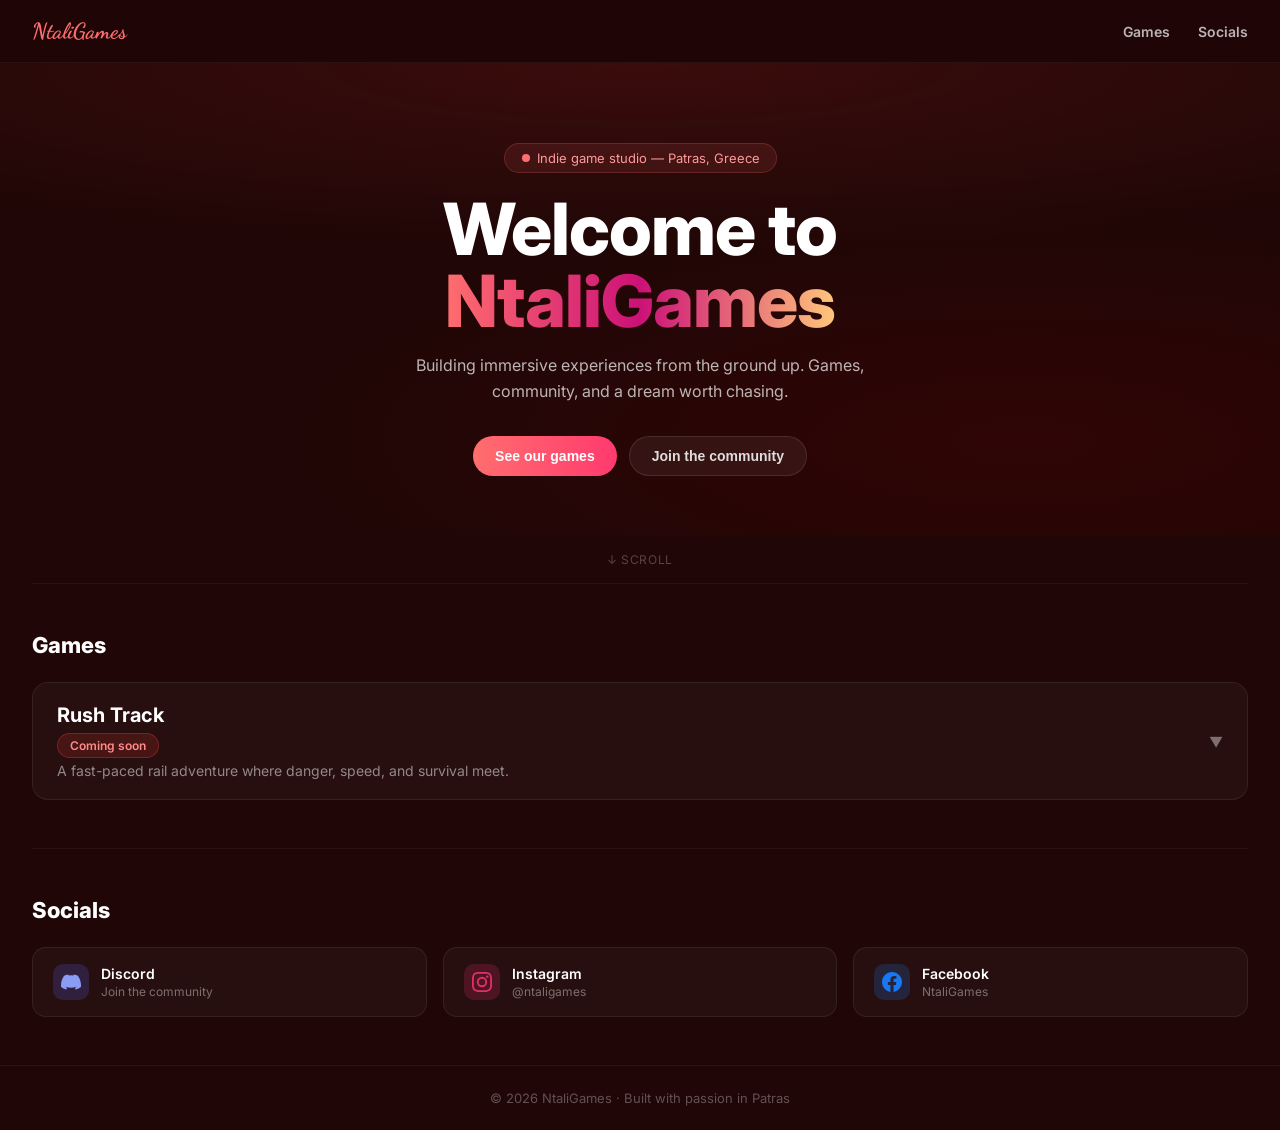
==== index.html @ 885bc792 "Refactor index.html structure and styles" ====
<!DOCTYPE html>
<html lang="en">
<head>
<meta charset="utf-8"/>
<meta name="viewport" content="width=device-width, initial-scale=1"/>
<meta name="description" content="NtaliGames is an indie game studio developing immersive games like Rush Track. Follow development, updates, and join the community.">
<meta name="keywords" content="NtaliGames, Rush Track, indie games, game development, Unreal Engine">
<meta name="viewport" content="width=device-width, initial-scale=1" />
<meta name="author" content="NtaliGames">
<title>NtaliGames - Indie Game Studio</title>
<link rel="icon" type="image/png" href="logo.svg">
<link rel="preconnect" href="https://fonts.googleapis.com">
<link rel="preconnect" href="https://fonts.gstatic.com" crossorigin>
<link href="https://fonts.googleapis.com/css2?family=Inter:wght@400;600;800&family=Dancing+Script:wght@700&display=swap" rel="stylesheet">
<style>
  *, *::before, *::after { box-sizing: border-box; }

  :root {
    --accent1: #ff6e6e;
    --accent2: #ffc67b;
    --bg-dark: #200606;
  }

  html, body {
    margin: 0;
    padding: 0;
    height: 100%;
  }

  body {
    font-family: Inter, system-ui, -apple-system, sans-serif;
    background: var(--bg-dark);
    color: #baa1a4;
    color-scheme: dark;
  }

  .ng-nav {
    display: flex;
    justify-content: space-between;
    align-items: center;
    padding: 18px 32px;
    background: rgba(32,6,6,0.85);
    backdrop-filter: blur(8px);
    border-bottom: 1px solid rgba(255,255,255,0.05);
    position: sticky;
    top: 0;
    z-index: 10;
  }

  .ng-logo {
    font-family: 'Dancing Script', cursive;
    font-size: 22px;
    color: #ff6e6e;
    font-weight: 700;
    text-decoration: none;
  }

  .ng-nav-links { display: flex; gap: 28px; }
  .ng-nav-links a {
    text-decoration: none;
    color: rgba(255,255,255,0.7);
    font-size: 14px;
    font-weight: 600;
    transition: color 0.2s;
    cursor: pointer;
  }
  .ng-nav-links a:hover { color: #ff6e6e; }

  .ng-hero {
    padding: 80px 32px 60px;
    text-align: center;
    background:
      radial-gradient(ellipse 80% 40% at 50% 0%, rgba(255,60,60,0.12), transparent),
      radial-gradient(ellipse 60% 50% at 80% 80%, rgba(120,0,0,0.18), transparent);
  }

  .ng-hero-tag {
    display: inline-flex;
    align-items: center;
    gap: 6px;
    padding: 6px 16px;
    border-radius: 999px;
    background: rgba(255,110,110,0.1);
    border: 1px solid rgba(255,110,110,0.2);
    font-size: 13px;
    color: #ff9a9a;
    margin-bottom: 20px;
  }

  .ng-hero h1 {
    font-size: clamp(32px, 6vw, 72px);
    font-weight: 800;
    line-height: 1;
    margin: 0 0 10px;
    color: white;
    letter-spacing: -1px;
  }

  .ng-hero h1 span {
    background: linear-gradient(90deg, #ff6e6e, #c17, #ffc67b);
    -webkit-background-clip: text;
    background-clip: text;
    color: transparent;
  }

  .ng-hero p {
    color: rgba(255,255,255,0.7);
    font-size: 16px;
    margin: 16px auto 32px;
    max-width: 480px;
    line-height: 1.6;
  }

  .ng-btns { display: flex; gap: 12px; justify-content: center; flex-wrap: wrap; }

  .ng-btn {
    padding: 11px 22px;
    border-radius: 999px;
    font-size: 14px;
    font-weight: 600;
    text-decoration: none;
    cursor: pointer;
    transition: opacity 0.2s, transform 0.15s;
    border: none;
  }
  .ng-btn:hover { opacity: 0.85; transform: translateY(-1px); }
  .ng-btn.primary { background: linear-gradient(90deg, #ff6e6e, #ff3a6e); color: white; }
  .ng-btn.ghost { background: rgba(255,255,255,0.06); color: rgba(255,255,255,0.85); border: 1px solid rgba(255,255,255,0.1); }

  .ng-section { padding: 48px 32px; }

  .ng-section h2 {
    font-size: 22px;
    font-weight: 800;
    color: white;
    margin: 0 0 24px;
  }

  .ng-game-card {
    background: rgba(255,255,255,0.04);
    border: 1px solid rgba(255,255,255,0.07);
    border-radius: 16px;
    overflow: hidden;
    cursor: pointer;
    transition: border-color 0.2s;
  }
  .ng-game-card:hover { border-color: rgba(255,110,110,0.3); }

  .ng-game-header {
    display: flex;
    justify-content: space-between;
    align-items: center;
    padding: 20px 24px;
  }

  .ng-game-header h3 {
    margin: 0 0 6px;
    font-size: 20px;
    font-weight: 700;
    color: white;
  }

  .ng-badge {
    display: inline-block;
    padding: 4px 12px;
    background: rgba(255,60,60,0.15);
    color: #ff8a8a;
    border: 1px solid rgba(255,60,60,0.3);
    border-radius: 999px;
    font-size: 12px;
    font-weight: 600;
  }

  .ng-game-preview {
    color: rgba(255,255,255,0.5);
    font-size: 14px;
    margin-top: 4px;
  }

  .ng-arrow {
    color: rgba(255,255,255,0.4);
    font-size: 14px;
    transition: transform 0.3s;
  }

  .ng-game-body {
    max-height: 0;
    overflow: hidden;
    transition: max-height 0.45s ease;
  }

  .ng-game-card.open .ng-game-body { max-height: 600px; }
  .ng-game-card.open .ng-arrow { transform: rotate(180deg); }

  .ng-game-inner {
    padding: 0 24px 24px;
    border-top: 1px solid rgba(255,255,255,0.06);
  }

  .ng-placeholder-imgs {
    display: grid;
    grid-template-columns: 1fr 1fr;
    gap: 12px;
    margin: 16px 0;
  }

  .ng-game-inner img {
    width: 100%;
    border-radius: 10px;
    object-fit: cover;
    display: block;
  }

  .ng-img-placeholder {
    background: rgba(255,255,255,0.05);
    border-radius: 10px;
    height: 120px;
    display: flex;
    align-items: center;
    justify-content: center;
    color: rgba(255,255,255,0.25);
    font-size: 13px;
  }

  .ng-video-placeholder {
    background: rgba(255,255,255,0.04);
    border-radius: 10px;
    height: 120px;
    display: flex;
    align-items: center;
    justify-content: center;
    border: 1px dashed rgba(255,255,255,0.1);
    color: rgba(255,255,255,0.3);
    font-size: 13px;
    gap: 8px;
  }

  .ng-socials {
    display: flex;
    gap: 16px;
    flex-wrap: wrap;
  }

  .ng-social-card {
    flex: 1;
    min-width: 140px;
    background: rgba(255,255,255,0.04);
    border: 1px solid rgba(255,255,255,0.07);
    border-radius: 14px;
    padding: 16px 20px;
    display: flex;
    align-items: center;
    gap: 12px;
    text-decoration: none;
    transition: border-color 0.2s, background 0.2s;
  }
  .ng-social-card:hover {
    background: rgba(255,255,255,0.07);
    border-color: rgba(255,110,110,0.3);
  }

  .ng-social-icon {
    width: 36px;
    height: 36px;
    border-radius: 10px;
    display: flex;
    align-items: center;
    justify-content: center;
    flex-shrink: 0;
  }

  .ng-social-icon.discord { background: rgba(88,101,242,0.2); }
  .ng-social-icon.instagram { background: rgba(225,48,108,0.2); }
  .ng-social-icon.facebook { background: rgba(24,119,242,0.2); }

  .ng-social-name {
    font-size: 14px;
    font-weight: 600;
    color: white;
  }
  .ng-social-sub {
    font-size: 12px;
    color: rgba(255,255,255,0.4);
    margin-top: 2px;
  }

  .ng-footer {
    padding: 24px 32px;
    border-top: 1px solid rgba(255,255,255,0.05);
    text-align: center;
    color: rgba(255,255,255,0.3);
    font-size: 13px;
  }

  .ng-divider {
    height: 1px;
    background: rgba(255,255,255,0.05);
    margin: 0 32px;
  }

  .ng-scroll-hint {
    text-align: center;
    padding: 16px;
    color: rgba(255,255,255,0.25);
    font-size: 12px;
    letter-spacing: 0.05em;
    text-transform: uppercase;
  }
</style>
</head>
<body>

<nav class="ng-nav">
  <span class="ng-logo">NtaliGames</span>
  <div class="ng-nav-links">
    <a onclick="document.getElementById('ng-games').scrollIntoView({behavior:'smooth'})">Games</a>
    <a onclick="document.getElementById('ng-socials').scrollIntoView({behavior:'smooth'})">Socials</a>
  </div>
</nav>

<section class="ng-hero">
  <div class="ng-hero-tag">
    <svg width="10" height="10" viewBox="0 0 10 10" fill="none"><circle cx="5" cy="5" r="4" fill="#ff6e6e"/></svg>
    Indie game studio — Patras, Greece
  </div>
  <h1>Welcome to<br><span>NtaliGames</span></h1>
  <p>Building immersive experiences from the ground up. Games, community, and a dream worth chasing.</p>
  <div class="ng-btns">
    <button class="ng-btn primary" onclick="document.getElementById('ng-games').scrollIntoView({behavior:'smooth'})">See our games</button>
    <button class="ng-btn ghost" onclick="document.getElementById('ng-socials').scrollIntoView({behavior:'smooth'})">Join the community</button>
  </div>
</section>

<div class="ng-scroll-hint">↓ scroll</div>
<div class="ng-divider"></div>

<section class="ng-section" id="ng-games">
  <h2>Games</h2>
  <div class="ng-game-card" id="rushcard" onclick="toggleCard('rushcard')">
    <div class="ng-game-header">
      <div>
        <h3>Rush Track</h3>
        <span class="ng-badge">Coming soon</span>
        <div class="ng-game-preview">A fast-paced rail adventure where danger, speed, and survival meet.</div>
      </div>
      <span class="ng-arrow">▼</span>
    </div>
    <div class="ng-game-body">
      <div class="ng-game-inner">
        <div class="ng-placeholder-imgs">
          <!-- Replace these divs with <img src="rushtrack1.jpg" alt="Rush Track screenshot 1"> when ready -->
          <div class="ng-img-placeholder">screenshot 1</div>
          <div class="ng-img-placeholder">screenshot 2</div>
        </div>
        <!-- Replace with real YouTube embed when ready:
        <iframe width="100%" height="315" src="https://www.youtube.com/embed/YOUR_VIDEO_ID"
          title="Rush Track Trailer" frameborder="0" allowfullscreen loading="lazy"></iframe>
        -->
        <div class="ng-video-placeholder">
          <svg width="20" height="20" viewBox="0 0 20 20" fill="none"><circle cx="10" cy="10" r="9" stroke="rgba(255,255,255,0.3)" stroke-width="1.5"/><polygon points="8,7 14,10 8,13" fill="rgba(255,255,255,0.4)"/></svg>
          Trailer coming soon
        </div>
      </div>
    </div>
  </div>
</section>

<div class="ng-divider"></div>

<section class="ng-section" id="ng-socials">
  <h2>Socials</h2>
  <div class="ng-socials">

    <a class="ng-social-card" href="https://discord.gg/m2h4GrPcTV" target="_blank" rel="noopener">
      <div class="ng-social-icon discord">
        <svg width="20" height="20" viewBox="0 0 24 24" fill="#8b9cf4"><path d="M20.317 4.37a19.791 19.791 0 0 0-4.885-1.515.074.074 0 0 0-.079.037c-.21.375-.444.864-.608 1.25a18.27 18.27 0 0 0-5.487 0 12.64 12.64 0 0 0-.617-1.25.077.077 0 0 0-.079-.037A19.736 19.736 0 0 0 3.677 4.37a.07.07 0 0 0-.032.027C.533 9.046-.32 13.58.099 18.057a.082.082 0 0 0 .031.057 19.9 19.9 0 0 0 5.993 3.03.078.078 0 0 0 .084-.028 14.09 14.09 0 0 0 1.226-1.994.076.076 0 0 0-.041-.106 13.107 13.107 0 0 1-1.872-.892.077.077 0 0 1-.008-.128 10.2 10.2 0 0 0 .372-.292.074.074 0 0 1 .077-.01c3.928 1.793 8.18 1.793 12.062 0a.074.074 0 0 1 .078.01c.12.098.246.198.373.292a.077.077 0 0 1-.006.127 12.299 12.299 0 0 1-1.873.892.077.077 0 0 0-.041.107c.36.698.772 1.362 1.225 1.993a.076.076 0 0 0 .084.028 19.839 19.839 0 0 0 6.002-3.03.077.077 0 0 0 .032-.054c.5-5.177-.838-9.674-3.549-13.66a.061.061 0 0 0-.031-.03z"/></svg>
      </div>
      <div>
        <div class="ng-social-name">Discord</div>
        <div class="ng-social-sub">Join the community</div>
      </div>
    </a>

    <a class="ng-social-card" href="https://instagram.com/ntaligames" target="_blank" rel="noopener">
      <div class="ng-social-icon instagram">
        <svg width="20" height="20" viewBox="0 0 24 24" fill="#e1306c"><path d="M12 2.163c3.204 0 3.584.012 4.85.07 3.252.148 4.771 1.691 4.919 4.919.058 1.265.069 1.645.069 4.849 0 3.205-.012 3.584-.069 4.849-.149 3.225-1.664 4.771-4.919 4.919-1.266.058-1.644.07-4.85.07-3.204 0-3.584-.012-4.849-.07-3.26-.149-4.771-1.699-4.919-4.92-.058-1.265-.07-1.644-.07-4.849 0-3.204.013-3.583.07-4.849.149-3.227 1.664-4.771 4.919-4.919 1.266-.057 1.645-.069 4.849-.069zM12 0C8.741 0 8.333.014 7.053.072 2.695.272.273 2.69.073 7.052.014 8.333 0 8.741 0 12c0 3.259.014 3.668.072 4.948.2 4.358 2.618 6.78 6.98 6.98C8.333 23.986 8.741 24 12 24c3.259 0 3.668-.014 4.948-.072 4.354-.2 6.782-2.618 6.979-6.98.059-1.28.073-1.689.073-4.948 0-3.259-.014-3.667-.072-4.947-.196-4.354-2.617-6.78-6.979-6.98C15.668.014 15.259 0 12 0zm0 5.838a6.162 6.162 0 1 0 0 12.324 6.162 6.162 0 0 0 0-12.324zM12 16a4 4 0 1 1 0-8 4 4 0 0 1 0 8zm6.406-11.845a1.44 1.44 0 1 0 0 2.881 1.44 1.44 0 0 0 0-2.881z"/></svg>
      </div>
      <div>
        <div class="ng-social-name">Instagram</div>
        <div class="ng-social-sub">@ntaligames</div>
      </div>
    </a>

    <a class="ng-social-card" href="https://www.facebook.com/profile.php?id=61571863632777" target="_blank" rel="noopener">
      <div class="ng-social-icon facebook">
        <svg width="20" height="20" viewBox="0 0 24 24" fill="#1877f2"><path d="M24 12.073c0-6.627-5.373-12-12-12s-12 5.373-12 12c0 5.99 4.388 10.954 10.125 11.854v-8.385H7.078v-3.47h3.047V9.43c0-3.007 1.792-4.669 4.533-4.669 1.312 0 2.686.235 2.686.235v2.953H15.83c-1.491 0-1.956.925-1.956 1.874v2.25h3.328l-.532 3.47h-2.796v8.385C19.612 23.027 24 18.062 24 12.073z"/></svg>
      </div>
      <div>
        <div class="ng-social-name">Facebook</div>
        <div class="ng-social-sub">NtaliGames</div>
      </div>
    </a>

  </div>
</section>

<footer class="ng-footer">
  © 2026 NtaliGames · Built with passion in Patras
</footer>

<script>
  function toggleCard(id) {
    const card = document.getElementById(id);
    card.classList.toggle('open');
  }
</script>

</body>
</html>
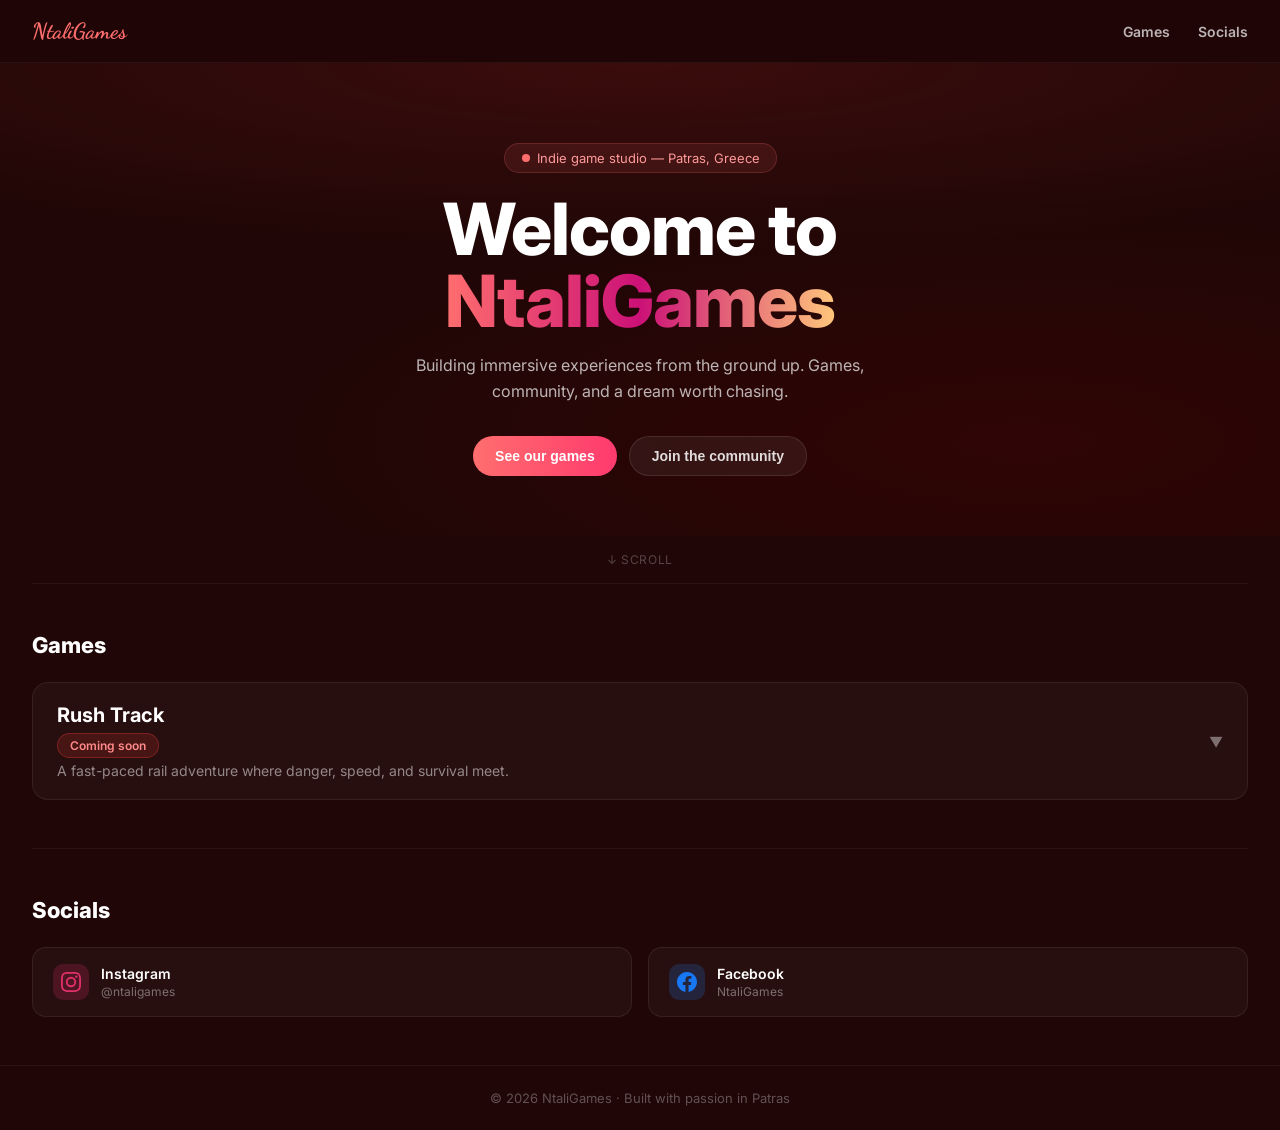
==== commit 0ccd9ea6: "Remove Discord social card from index.html Removed Discord social card from the socials section." ====
--- a/index.html
+++ b/index.html
@@ -269,7 +269,6 @@
     flex-shrink: 0;
   }
 
-  .ng-social-icon.discord { background: rgba(88,101,242,0.2); }
   .ng-social-icon.instagram { background: rgba(225,48,108,0.2); }
   .ng-social-icon.facebook { background: rgba(24,119,242,0.2); }
 
@@ -370,17 +369,6 @@
 <section class="ng-section" id="ng-socials">
   <h2>Socials</h2>
   <div class="ng-socials">
-
-    <a class="ng-social-card" href="https://discord.gg/m2h4GrPcTV" target="_blank" rel="noopener">
-      <div class="ng-social-icon discord">
-        <svg width="20" height="20" viewBox="0 0 24 24" fill="#8b9cf4"><path d="M20.317 4.37a19.791 19.791 0 0 0-4.885-1.515.074.074 0 0 0-.079.037c-.21.375-.444.864-.608 1.25a18.27 18.27 0 0 0-5.487 0 12.64 12.64 0 0 0-.617-1.25.077.077 0 0 0-.079-.037A19.736 19.736 0 0 0 3.677 4.37a.07.07 0 0 0-.032.027C.533 9.046-.32 13.58.099 18.057a.082.082 0 0 0 .031.057 19.9 19.9 0 0 0 5.993 3.03.078.078 0 0 0 .084-.028 14.09 14.09 0 0 0 1.226-1.994.076.076 0 0 0-.041-.106 13.107 13.107 0 0 1-1.872-.892.077.077 0 0 1-.008-.128 10.2 10.2 0 0 0 .372-.292.074.074 0 0 1 .077-.01c3.928 1.793 8.18 1.793 12.062 0a.074.074 0 0 1 .078.01c.12.098.246.198.373.292a.077.077 0 0 1-.006.127 12.299 12.299 0 0 1-1.873.892.077.077 0 0 0-.041.107c.36.698.772 1.362 1.225 1.993a.076.076 0 0 0 .084.028 19.839 19.839 0 0 0 6.002-3.03.077.077 0 0 0 .032-.054c.5-5.177-.838-9.674-3.549-13.66a.061.061 0 0 0-.031-.03z"/></svg>
-      </div>
-      <div>
-        <div class="ng-social-name">Discord</div>
-        <div class="ng-social-sub">Join the community</div>
-      </div>
-    </a>
-
     <a class="ng-social-card" href="https://instagram.com/ntaligames" target="_blank" rel="noopener">
       <div class="ng-social-icon instagram">
         <svg width="20" height="20" viewBox="0 0 24 24" fill="#e1306c"><path d="M12 2.163c3.204 0 3.584.012 4.85.07 3.252.148 4.771 1.691 4.919 4.919.058 1.265.069 1.645.069 4.849 0 3.205-.012 3.584-.069 4.849-.149 3.225-1.664 4.771-4.919 4.919-1.266.058-1.644.07-4.85.07-3.204 0-3.584-.012-4.849-.07-3.26-.149-4.771-1.699-4.919-4.92-.058-1.265-.07-1.644-.07-4.849 0-3.204.013-3.583.07-4.849.149-3.227 1.664-4.771 4.919-4.919 1.266-.057 1.645-.069 4.849-.069zM12 0C8.741 0 8.333.014 7.053.072 2.695.272.273 2.69.073 7.052.014 8.333 0 8.741 0 12c0 3.259.014 3.668.072 4.948.2 4.358 2.618 6.78 6.98 6.98C8.333 23.986 8.741 24 12 24c3.259 0 3.668-.014 4.948-.072 4.354-.2 6.782-2.618 6.979-6.98.059-1.28.073-1.689.073-4.948 0-3.259-.014-3.667-.072-4.947-.196-4.354-2.617-6.78-6.979-6.98C15.668.014 15.259 0 12 0zm0 5.838a6.162 6.162 0 1 0 0 12.324 6.162 6.162 0 0 0 0-12.324zM12 16a4 4 0 1 1 0-8 4 4 0 0 1 0 8zm6.406-11.845a1.44 1.44 0 1 0 0 2.881 1.44 1.44 0 0 0 0-2.881z"/></svg>
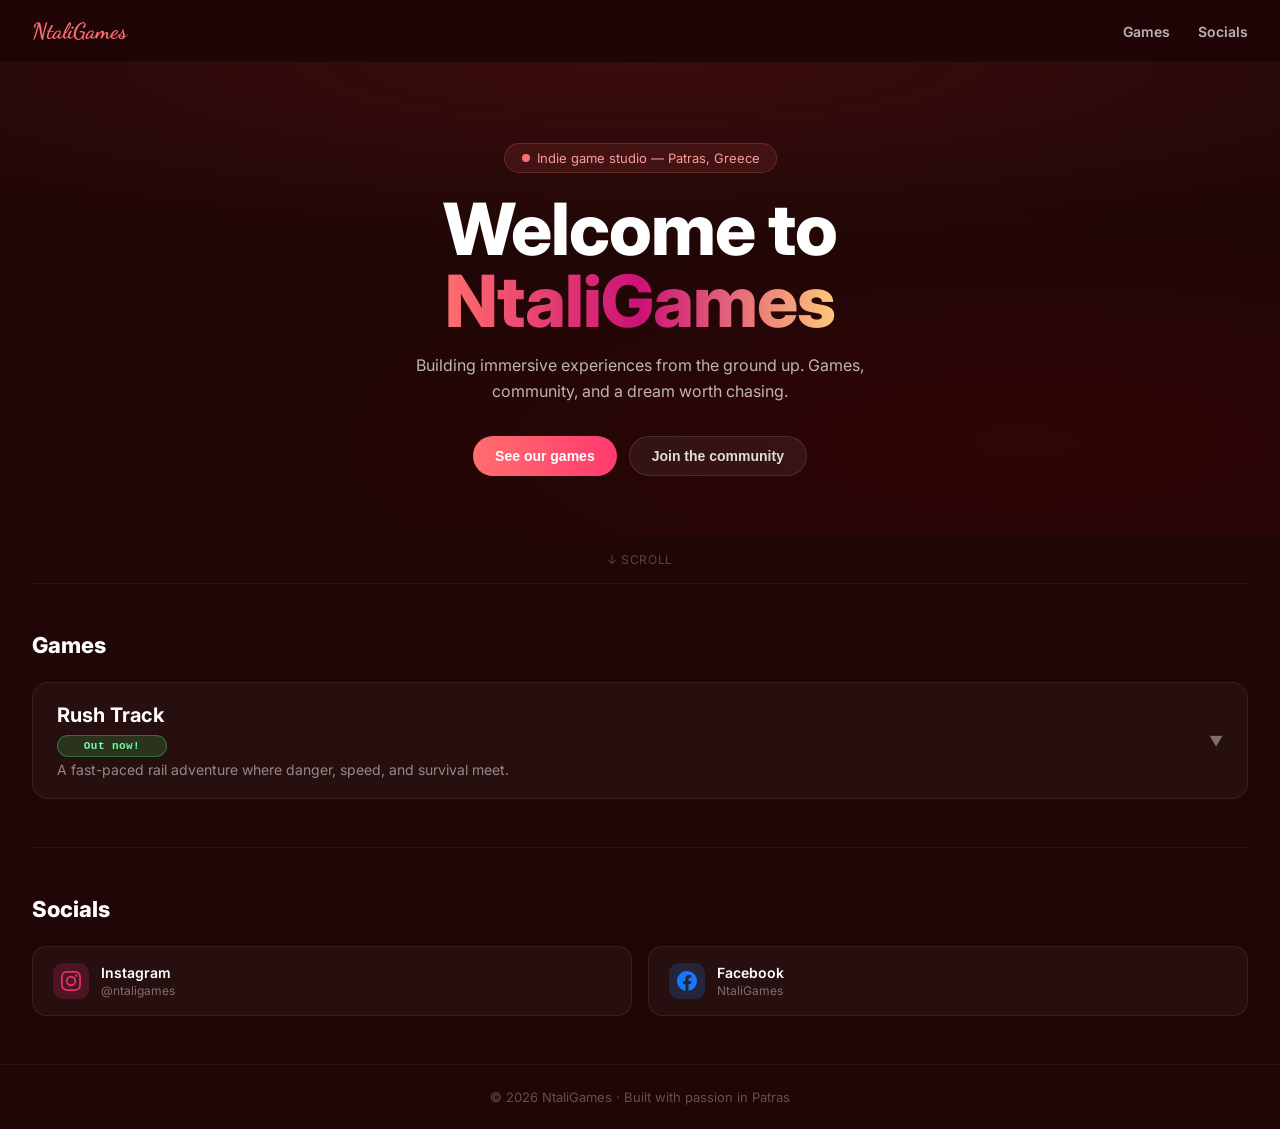
==== commit b80b76e8: "Update index.html" ====
--- a/index.html
+++ b/index.html
@@ -6,306 +6,14 @@
 <meta name="description" content="NtaliGames is an indie game studio developing immersive games like Rush Track. Follow development, updates, and join the community.">
 <meta name="keywords" content="NtaliGames, Rush Track, indie games, game development, Unreal Engine">
 <meta name="viewport" content="width=device-width, initial-scale=1" />
-<meta name="author" content="NtaliGames">
+<meta name="author" content="NtaliGames, Ntali, NickolasNtal">
 <title>NtaliGames - Indie Game Studio</title>
-<link rel="icon" type="image/png" href="logo.svg">
+<link rel="icon" type="image/svg+xml" href="logo.svg">
 <link rel="preconnect" href="https://fonts.googleapis.com">
 <link rel="preconnect" href="https://fonts.gstatic.com" crossorigin>
+<link rel="stylesheet" href="style.css">
 <link href="https://fonts.googleapis.com/css2?family=Inter:wght@400;600;800&family=Dancing+Script:wght@700&display=swap" rel="stylesheet">
-<style>
-  *, *::before, *::after { box-sizing: border-box; }
 
-  :root {
-    --accent1: #ff6e6e;
-    --accent2: #ffc67b;
-    --bg-dark: #200606;
-  }
-
-  html, body {
-    margin: 0;
-    padding: 0;
-    height: 100%;
-  }
-
-  body {
-    font-family: Inter, system-ui, -apple-system, sans-serif;
-    background: var(--bg-dark);
-    color: #baa1a4;
-    color-scheme: dark;
-  }
-
-  .ng-nav {
-    display: flex;
-    justify-content: space-between;
-    align-items: center;
-    padding: 18px 32px;
-    background: rgba(32,6,6,0.85);
-    backdrop-filter: blur(8px);
-    border-bottom: 1px solid rgba(255,255,255,0.05);
-    position: sticky;
-    top: 0;
-    z-index: 10;
-  }
-
-  .ng-logo {
-    font-family: 'Dancing Script', cursive;
-    font-size: 22px;
-    color: #ff6e6e;
-    font-weight: 700;
-    text-decoration: none;
-  }
-
-  .ng-nav-links { display: flex; gap: 28px; }
-  .ng-nav-links a {
-    text-decoration: none;
-    color: rgba(255,255,255,0.7);
-    font-size: 14px;
-    font-weight: 600;
-    transition: color 0.2s;
-    cursor: pointer;
-  }
-  .ng-nav-links a:hover { color: #ff6e6e; }
-
-  .ng-hero {
-    padding: 80px 32px 60px;
-    text-align: center;
-    background:
-      radial-gradient(ellipse 80% 40% at 50% 0%, rgba(255,60,60,0.12), transparent),
-      radial-gradient(ellipse 60% 50% at 80% 80%, rgba(120,0,0,0.18), transparent);
-  }
-
-  .ng-hero-tag {
-    display: inline-flex;
-    align-items: center;
-    gap: 6px;
-    padding: 6px 16px;
-    border-radius: 999px;
-    background: rgba(255,110,110,0.1);
-    border: 1px solid rgba(255,110,110,0.2);
-    font-size: 13px;
-    color: #ff9a9a;
-    margin-bottom: 20px;
-  }
-
-  .ng-hero h1 {
-    font-size: clamp(32px, 6vw, 72px);
-    font-weight: 800;
-    line-height: 1;
-    margin: 0 0 10px;
-    color: white;
-    letter-spacing: -1px;
-  }
-
-  .ng-hero h1 span {
-    background: linear-gradient(90deg, #ff6e6e, #c17, #ffc67b);
-    -webkit-background-clip: text;
-    background-clip: text;
-    color: transparent;
-  }
-
-  .ng-hero p {
-    color: rgba(255,255,255,0.7);
-    font-size: 16px;
-    margin: 16px auto 32px;
-    max-width: 480px;
-    line-height: 1.6;
-  }
-
-  .ng-btns { display: flex; gap: 12px; justify-content: center; flex-wrap: wrap; }
-
-  .ng-btn {
-    padding: 11px 22px;
-    border-radius: 999px;
-    font-size: 14px;
-    font-weight: 600;
-    text-decoration: none;
-    cursor: pointer;
-    transition: opacity 0.2s, transform 0.15s;
-    border: none;
-  }
-  .ng-btn:hover { opacity: 0.85; transform: translateY(-1px); }
-  .ng-btn.primary { background: linear-gradient(90deg, #ff6e6e, #ff3a6e); color: white; }
-  .ng-btn.ghost { background: rgba(255,255,255,0.06); color: rgba(255,255,255,0.85); border: 1px solid rgba(255,255,255,0.1); }
-
-  .ng-section { padding: 48px 32px; }
-
-  .ng-section h2 {
-    font-size: 22px;
-    font-weight: 800;
-    color: white;
-    margin: 0 0 24px;
-  }
-
-  .ng-game-card {
-    background: rgba(255,255,255,0.04);
-    border: 1px solid rgba(255,255,255,0.07);
-    border-radius: 16px;
-    overflow: hidden;
-    cursor: pointer;
-    transition: border-color 0.2s;
-  }
-  .ng-game-card:hover { border-color: rgba(255,110,110,0.3); }
-
-  .ng-game-header {
-    display: flex;
-    justify-content: space-between;
-    align-items: center;
-    padding: 20px 24px;
-  }
-
-  .ng-game-header h3 {
-    margin: 0 0 6px;
-    font-size: 20px;
-    font-weight: 700;
-    color: white;
-  }
-
-  .ng-badge {
-    display: inline-block;
-    padding: 4px 12px;
-    background: rgba(255,60,60,0.15);
-    color: #ff8a8a;
-    border: 1px solid rgba(255,60,60,0.3);
-    border-radius: 999px;
-    font-size: 12px;
-    font-weight: 600;
-  }
-
-  .ng-game-preview {
-    color: rgba(255,255,255,0.5);
-    font-size: 14px;
-    margin-top: 4px;
-  }
-
-  .ng-arrow {
-    color: rgba(255,255,255,0.4);
-    font-size: 14px;
-    transition: transform 0.3s;
-  }
-
-  .ng-game-body {
-    max-height: 0;
-    overflow: hidden;
-    transition: max-height 0.45s ease;
-  }
-
-  .ng-game-card.open .ng-game-body { max-height: 600px; }
-  .ng-game-card.open .ng-arrow { transform: rotate(180deg); }
-
-  .ng-game-inner {
-    padding: 0 24px 24px;
-    border-top: 1px solid rgba(255,255,255,0.06);
-  }
-
-  .ng-placeholder-imgs {
-    display: grid;
-    grid-template-columns: 1fr 1fr;
-    gap: 12px;
-    margin: 16px 0;
-  }
-
-  .ng-game-inner img {
-    width: 100%;
-    border-radius: 10px;
-    object-fit: cover;
-    display: block;
-  }
-
-  .ng-img-placeholder {
-    background: rgba(255,255,255,0.05);
-    border-radius: 10px;
-    height: 120px;
-    display: flex;
-    align-items: center;
-    justify-content: center;
-    color: rgba(255,255,255,0.25);
-    font-size: 13px;
-  }
-
-  .ng-video-placeholder {
-    background: rgba(255,255,255,0.04);
-    border-radius: 10px;
-    height: 120px;
-    display: flex;
-    align-items: center;
-    justify-content: center;
-    border: 1px dashed rgba(255,255,255,0.1);
-    color: rgba(255,255,255,0.3);
-    font-size: 13px;
-    gap: 8px;
-  }
-
-  .ng-socials {
-    display: flex;
-    gap: 16px;
-    flex-wrap: wrap;
-  }
-
-  .ng-social-card {
-    flex: 1;
-    min-width: 140px;
-    background: rgba(255,255,255,0.04);
-    border: 1px solid rgba(255,255,255,0.07);
-    border-radius: 14px;
-    padding: 16px 20px;
-    display: flex;
-    align-items: center;
-    gap: 12px;
-    text-decoration: none;
-    transition: border-color 0.2s, background 0.2s;
-  }
-  .ng-social-card:hover {
-    background: rgba(255,255,255,0.07);
-    border-color: rgba(255,110,110,0.3);
-  }
-
-  .ng-social-icon {
-    width: 36px;
-    height: 36px;
-    border-radius: 10px;
-    display: flex;
-    align-items: center;
-    justify-content: center;
-    flex-shrink: 0;
-  }
-
-  .ng-social-icon.instagram { background: rgba(225,48,108,0.2); }
-  .ng-social-icon.facebook { background: rgba(24,119,242,0.2); }
-
-  .ng-social-name {
-    font-size: 14px;
-    font-weight: 600;
-    color: white;
-  }
-  .ng-social-sub {
-    font-size: 12px;
-    color: rgba(255,255,255,0.4);
-    margin-top: 2px;
-  }
-
-  .ng-footer {
-    padding: 24px 32px;
-    border-top: 1px solid rgba(255,255,255,0.05);
-    text-align: center;
-    color: rgba(255,255,255,0.3);
-    font-size: 13px;
-  }
-
-  .ng-divider {
-    height: 1px;
-    background: rgba(255,255,255,0.05);
-    margin: 0 32px;
-  }
-
-  .ng-scroll-hint {
-    text-align: center;
-    padding: 16px;
-    color: rgba(255,255,255,0.25);
-    font-size: 12px;
-    letter-spacing: 0.05em;
-    text-transform: uppercase;
-  }
-</style>
 </head>
 <body>
 
@@ -339,7 +47,7 @@
     <div class="ng-game-header">
       <div>
         <h3>Rush Track</h3>
-        <span class="ng-badge">Coming soon</span>
+        <span class="ng-badge ng-countdown" id="ng-countdown-badge">Loading...</span>
         <div class="ng-game-preview">A fast-paced rail adventure where danger, speed, and survival meet.</div>
       </div>
       <span class="ng-arrow">▼</span>
@@ -395,13 +103,7 @@
 <footer class="ng-footer">
   © 2026 NtaliGames · Built with passion in Patras
 </footer>
-
-<script>
-  function toggleCard(id) {
-    const card = document.getElementById(id);
-    card.classList.toggle('open');
-  }
-</script>
-
+ 
+<script src="script.js"></script>
 </body>
 </html>
--- a/style.css
+++ b/style.css
@@ -0,0 +1,306 @@
+*, *::before, *::after { box-sizing: border-box; }
+
+  :root {
+    --accent1: #ff6e6e;
+    --accent2: #ffc67b;
+    --bg-dark: #200606;
+  }
+
+  html, body {
+    margin: 0;
+    padding: 0;
+    height: 100%;
+  }
+
+  body {
+    font-family: Inter, system-ui, -apple-system, sans-serif;
+    background: var(--bg-dark);
+    color: #baa1a4;
+    color-scheme: dark;
+  }
+
+  .ng-nav {
+    display: flex;
+    justify-content: space-between;
+    align-items: center;
+    padding: 18px 32px;
+    background: rgba(32,6,6,0.85);
+    backdrop-filter: blur(8px);
+    border-bottom: 1px solid rgba(255,255,255,0.05);
+    position: sticky;
+    top: 0;
+    z-index: 10;
+  }
+
+  .ng-logo {
+    font-family: 'Dancing Script', cursive;
+    font-size: 22px;
+    color: #ff6e6e;
+    font-weight: 700;
+    text-decoration: none;
+  }
+
+  .ng-nav-links { display: flex; gap: 28px; }
+  .ng-nav-links a {
+    text-decoration: none;
+    color: rgba(255,255,255,0.7);
+    font-size: 14px;
+    font-weight: 600;
+    transition: color 0.2s;
+    cursor: pointer;
+  }
+  .ng-nav-links a:hover { color: #ff6e6e; }
+
+  .ng-hero {
+    padding: 80px 32px 60px;
+    text-align: center;
+    background:
+      radial-gradient(ellipse 80% 40% at 50% 0%, rgba(255,60,60,0.12), transparent),
+      radial-gradient(ellipse 60% 50% at 80% 80%, rgba(120,0,0,0.18), transparent);
+  }
+
+  .ng-hero-tag {
+    display: inline-flex;
+    align-items: center;
+    gap: 6px;
+    padding: 6px 16px;
+    border-radius: 999px;
+    background: rgba(255,110,110,0.1);
+    border: 1px solid rgba(255,110,110,0.2);
+    font-size: 13px;
+    color: #ff9a9a;
+    margin-bottom: 20px;
+  }
+
+  .ng-hero h1 {
+    font-size: clamp(32px, 6vw, 72px);
+    font-weight: 800;
+    line-height: 1;
+    margin: 0 0 10px;
+    color: white;
+    letter-spacing: -1px;
+  }
+
+  .ng-hero h1 span {
+    background: linear-gradient(90deg, #ff6e6e, #c17, #ffc67b);
+    -webkit-background-clip: text;
+    background-clip: text;
+    color: transparent;
+  }
+
+  .ng-hero p {
+    color: rgba(255,255,255,0.7);
+    font-size: 16px;
+    margin: 16px auto 32px;
+    max-width: 480px;
+    line-height: 1.6;
+  }
+
+  .ng-btns { display: flex; gap: 12px; justify-content: center; flex-wrap: wrap; }
+
+  .ng-btn {
+    padding: 11px 22px;
+    border-radius: 999px;
+    font-size: 14px;
+    font-weight: 600;
+    text-decoration: none;
+    cursor: pointer;
+    transition: opacity 0.2s, transform 0.15s;
+    border: none;
+  }
+  .ng-btn:hover { opacity: 0.85; transform: translateY(-1px); }
+  .ng-btn.primary { background: linear-gradient(90deg, #ff6e6e, #ff3a6e); color: white; }
+  .ng-btn.ghost { background: rgba(255,255,255,0.06); color: rgba(255,255,255,0.85); border: 1px solid rgba(255,255,255,0.1); }
+
+  .ng-section { padding: 48px 32px; }
+
+  .ng-section h2 {
+    font-size: 22px;
+    font-weight: 800;
+    color: white;
+    margin: 0 0 24px;
+  }
+
+  .ng-game-card {
+    background: rgba(255,255,255,0.04);
+    border: 1px solid rgba(255,255,255,0.07);
+    border-radius: 16px;
+    overflow: hidden;
+    cursor: pointer;
+    transition: border-color 0.2s;
+  }
+  .ng-game-card:hover { border-color: rgba(255,110,110,0.3); }
+
+  .ng-game-header {
+    display: flex;
+    justify-content: space-between;
+    align-items: center;
+    padding: 20px 24px;
+  }
+
+  .ng-game-header h3 {
+    margin: 0 0 6px;
+    font-size: 20px;
+    font-weight: 700;
+    color: white;
+  }
+
+  .ng-badge {
+    display: inline-block;
+    padding: 4px 12px;
+    background: rgba(255,60,60,0.15);
+    color: #ff8a8a;
+    border: 1px solid rgba(255,60,60,0.3);
+    border-radius: 999px;
+    font-size: 12px;
+    font-weight: 600;
+  }
+
+  .ng-countdown {
+    font-family: 'Courier New', monospace;
+    font-size: 11px;
+    letter-spacing: 0.04em;
+    padding: 4px 14px;
+    min-width: 110px;
+    text-align: center;
+  }
+
+  .ng-badge--live {
+    background: rgba(60,255,120,0.15);
+    color: #6fffa0;
+    border-color: rgba(60,255,120,0.3);
+  }
+  .ng-game-preview {
+    color: rgba(255,255,255,0.5);
+    font-size: 14px;
+    margin-top: 4px;
+  }
+
+  .ng-arrow {
+    color: rgba(255,255,255,0.4);
+    font-size: 14px;
+    transition: transform 0.3s;
+  }
+
+  .ng-game-body {
+    max-height: 0;
+    overflow: hidden;
+    transition: max-height 0.45s ease;
+  }
+
+  .ng-game-card.open .ng-game-body { max-height: 600px; }
+  .ng-game-card.open .ng-arrow { transform: rotate(180deg); }
+
+  .ng-game-inner {
+    padding: 0 24px 24px;
+    border-top: 1px solid rgba(255,255,255,0.06);
+  }
+
+  .ng-placeholder-imgs {
+    display: grid;
+    grid-template-columns: 1fr 1fr;
+    gap: 12px;
+    margin: 16px 0;
+  }
+
+  .ng-game-inner img {
+    width: 100%;
+    border-radius: 10px;
+    object-fit: cover;
+    display: block;
+  }
+
+  .ng-img-placeholder {
+    background: rgba(255,255,255,0.05);
+    border-radius: 10px;
+    height: 120px;
+    display: flex;
+    align-items: center;
+    justify-content: center;
+    color: rgba(255,255,255,0.25);
+    font-size: 13px;
+  }
+
+  .ng-video-placeholder {
+    background: rgba(255,255,255,0.04);
+    border-radius: 10px;
+    height: 120px;
+    display: flex;
+    align-items: center;
+    justify-content: center;
+    border: 1px dashed rgba(255,255,255,0.1);
+    color: rgba(255,255,255,0.3);
+    font-size: 13px;
+    gap: 8px;
+  }
+
+  .ng-socials {
+    display: flex;
+    gap: 16px;
+    flex-wrap: wrap;
+  }
+
+  .ng-social-card {
+    flex: 1;
+    min-width: 140px;
+    background: rgba(255,255,255,0.04);
+    border: 1px solid rgba(255,255,255,0.07);
+    border-radius: 14px;
+    padding: 16px 20px;
+    display: flex;
+    align-items: center;
+    gap: 12px;
+    text-decoration: none;
+    transition: border-color 0.2s, background 0.2s;
+  }
+  .ng-social-card:hover {
+    background: rgba(255,255,255,0.07);
+    border-color: rgba(255,110,110,0.3);
+  }
+
+  .ng-social-icon {
+    width: 36px;
+    height: 36px;
+    border-radius: 10px;
+    display: flex;
+    align-items: center;
+    justify-content: center;
+    flex-shrink: 0;
+  }
+
+  .ng-social-icon.instagram { background: rgba(225,48,108,0.2); }
+  .ng-social-icon.facebook { background: rgba(24,119,242,0.2); }
+
+  .ng-social-name {
+    font-size: 14px;
+    font-weight: 600;
+    color: white;
+  }
+  .ng-social-sub {
+    font-size: 12px;
+    color: rgba(255,255,255,0.4);
+    margin-top: 2px;
+  }
+
+  .ng-footer {
+    padding: 24px 32px;
+    border-top: 1px solid rgba(255,255,255,0.05);
+    text-align: center;
+    color: rgba(255,255,255,0.3);
+    font-size: 13px;
+  }
+
+  .ng-divider {
+    height: 1px;
+    background: rgba(255,255,255,0.05);
+    margin: 0 32px;
+  }
+
+  .ng-scroll-hint {
+    text-align: center;
+    padding: 16px;
+    color: rgba(255,255,255,0.25);
+    font-size: 12px;
+    letter-spacing: 0.05em;
+    text-transform: uppercase;
+  }
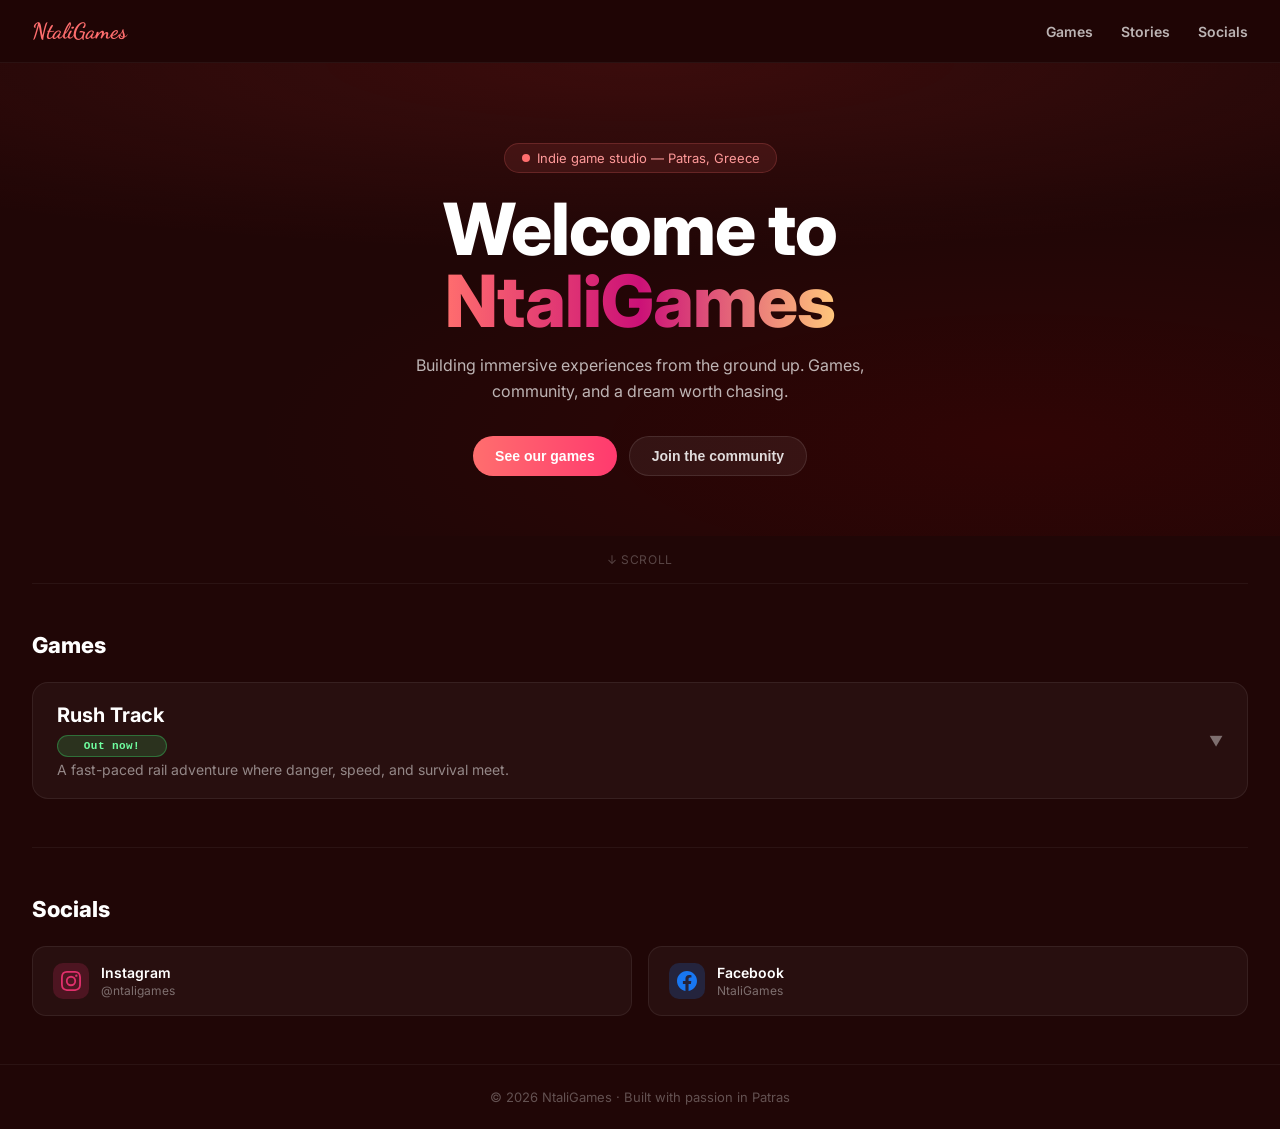
==== commit d27200bb: "Update index.html" ====
--- a/index.html
+++ b/index.html
@@ -21,6 +21,7 @@
   <span class="ng-logo">NtaliGames</span>
   <div class="ng-nav-links">
     <a onclick="document.getElementById('ng-games').scrollIntoView({behavior:'smooth'})">Games</a>
+    <a href="stories.html">Stories</a>
     <a onclick="document.getElementById('ng-socials').scrollIntoView({behavior:'smooth'})">Socials</a>
   </div>
 </nav>
